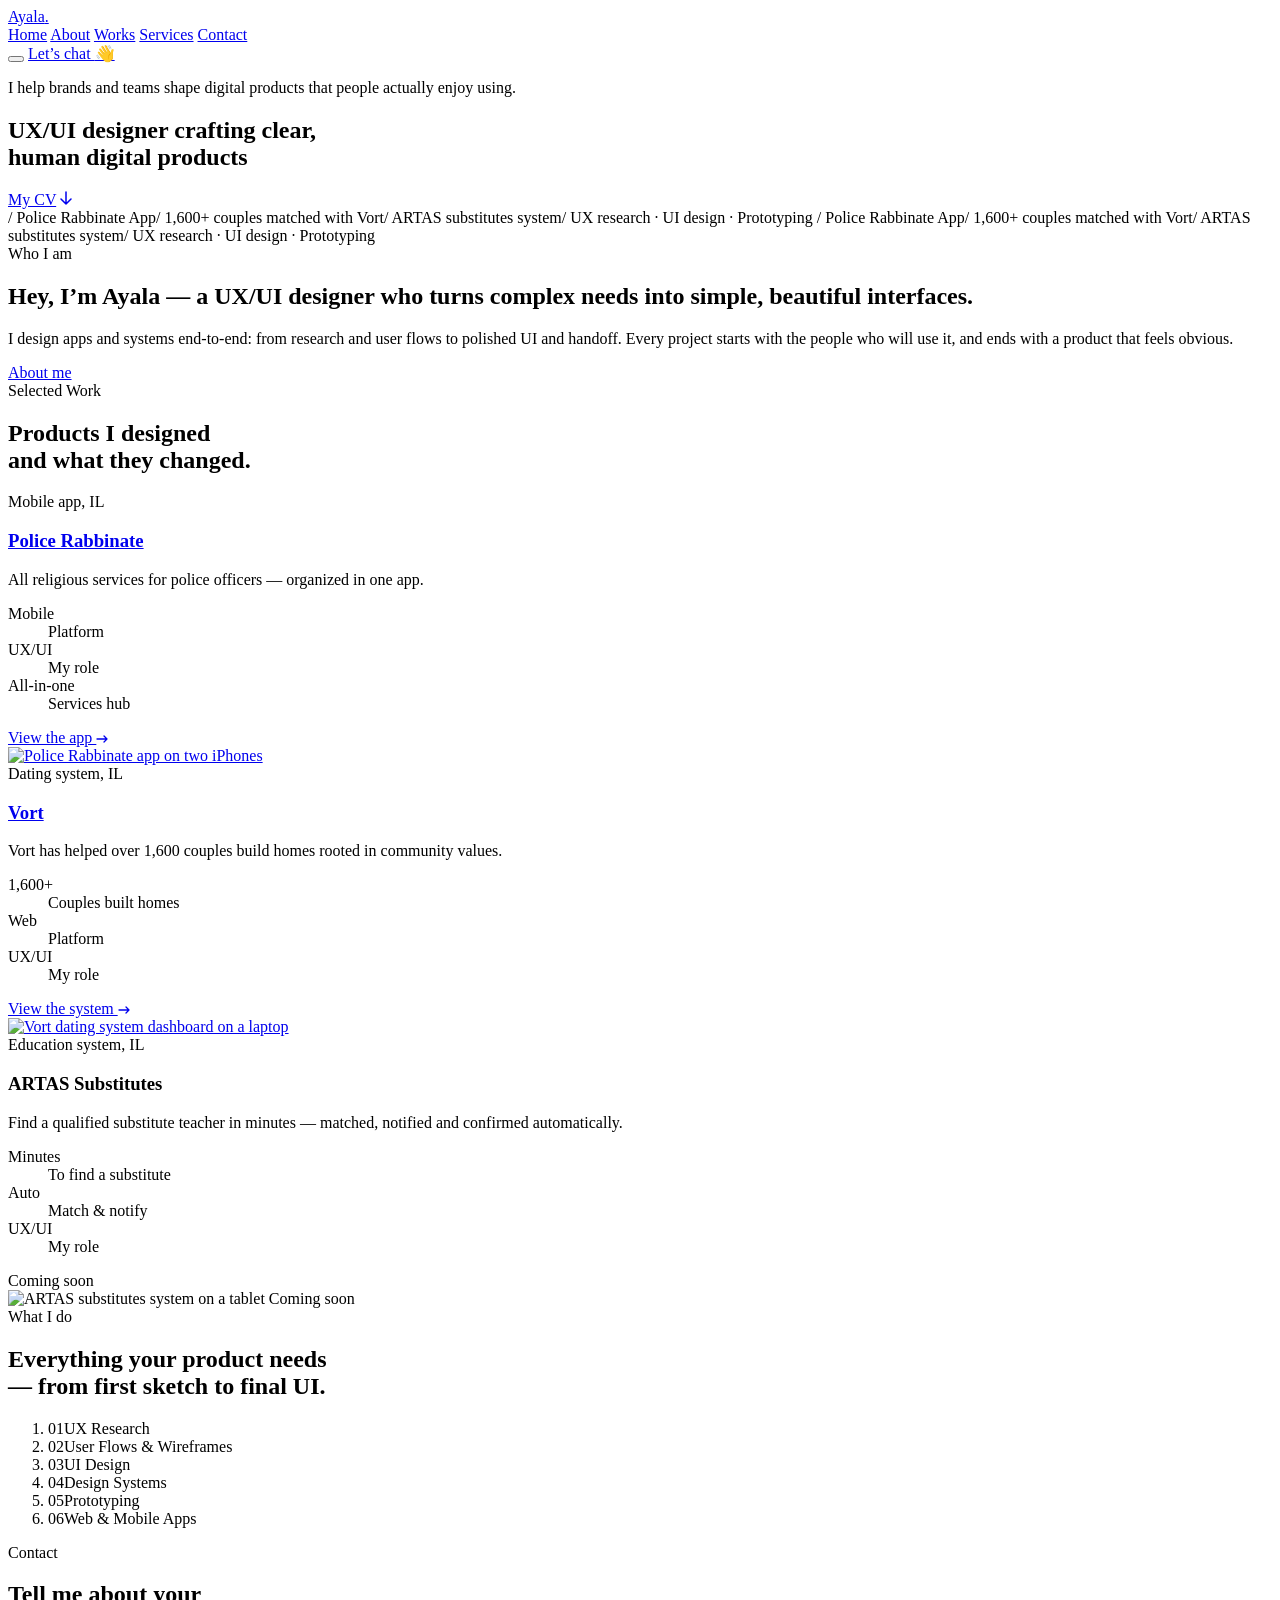
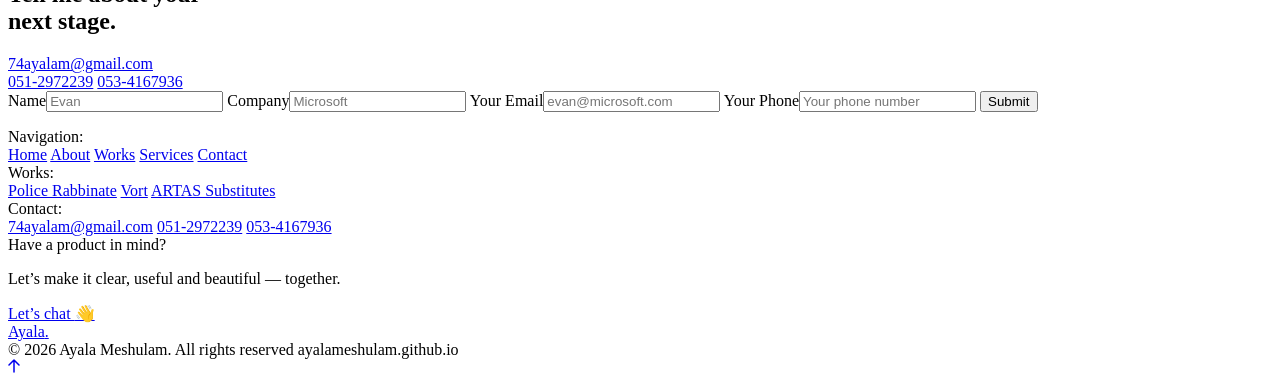
==== index.html @ 7618b814 "Combine portfolio and Police Rabbinate under ayalameshulam.github.io Co-Authored-By: Claude Opus 5.5" ====
<!doctype html>
<html lang="en" dir="ltr">
<head>
  <meta charset="utf-8">
  <meta name="viewport" content="width=device-width, initial-scale=1">
  <title>Ayala Meshulam – UX/UI Designer</title>
  <meta name="description" content="Ayala Meshulam – UX/UI designer crafting clear, human digital products. Selected work: Police Rabbinate App, Vort Dating System, ARTAS Substitutes.">
  <link rel="preconnect" href="https://fonts.googleapis.com">
  <link rel="preconnect" href="https://fonts.gstatic.com" crossorigin>
  <link href="https://fonts.googleapis.com/css2?family=Lexend:wght@300;400&display=swap" rel="stylesheet">
  <link rel="stylesheet" href="styles.css">
</head>
<body>

  <!-- ================= HEADER ================= -->
  <header class="site-header" id="header">
    <div class="container header-row">
      <a class="logo" href="#top" aria-label="Ayala – home">Ayala<span>.</span></a>

      <nav class="nav" aria-label="Main">
        <a href="#top">Home</a>
        <a href="#about">About</a>
        <a href="#works">Works</a>
        <a href="#services">Services</a>
        <a href="#contact">Contact</a>
      </nav>

      <div class="header-actions">
        <button class="menu-btn" type="button" aria-label="Open menu" aria-expanded="false" aria-controls="menu-overlay">
          <span></span><span></span>
        </button>
        <a class="pill pill--light" href="https://wa.me/972534167936" target="_blank" rel="noopener">Let’s chat <span class="wave" aria-hidden="true">👋</span></a>
      </div>
    </div>
  </header>

  <!-- Full-screen menu -->
  <div class="menu-overlay" id="menu-overlay" hidden>
    <nav class="container menu-overlay__inner" aria-label="Menu">
      <a href="#top"><small>01</small>Home</a>
      <a href="#about"><small>02</small>About</a>
      <a href="#works"><small>03</small>Works</a>
      <a href="#services"><small>04</small>Services</a>
      <a href="#contact"><small>05</small>Contact</a>
    </nav>
  </div>

  <main id="top">

    <!-- ================= HERO ================= -->
    <section class="hero">
      <div class="container hero__inner">
        <p class="eyebrow reveal">I help brands and teams shape digital products <span>that people actually enjoy using.</span></p>
        <h1 class="reveal">UX/UI designer crafting clear,<br>human digital products</h1>
        <a class="pill pill--dark reveal" href="cv/index.html">My CV</a>
        <a class="scroll-down" href="#about" aria-label="Scroll down">
          <svg width="12" height="14" viewBox="0 0 12 14" fill="none" aria-hidden="true"><path d="M6 1v12m0 0L1 8m5 5 5-5" stroke="currentColor" stroke-width="1.5" stroke-linecap="round" stroke-linejoin="round"/></svg>
        </a>
      </div>

      <div class="ticker" aria-hidden="true">
        <div class="ticker__track">
          <span>/ Police Rabbinate App</span><span>/ 1,600+ couples matched with Vort</span><span>/ ARTAS substitutes system</span><span>/ UX research · UI design · Prototyping</span>
          <span>/ Police Rabbinate App</span><span>/ 1,600+ couples matched with Vort</span><span>/ ARTAS substitutes system</span><span>/ UX research · UI design · Prototyping</span>
        </div>
      </div>
    </section>

    <!-- ================= ABOUT ================= -->
    <section class="section about" id="about">
      <div class="container about__grid">
        <div class="label reveal"><i class="dot"></i>Who I am</div>
        <div>
          <h2 class="lead reveal">Hey, I’m Ayala — a UX/UI designer who turns complex needs into <span class="muted">simple, beautiful interfaces.</span></h2>
          <p class="about__text reveal">I design apps and systems end-to-end: from research and user flows to polished UI and handoff. Every project starts with the people who will use it, and ends with a product that feels obvious.</p>
          <a class="pill pill--dark reveal" href="#contact">About me</a>
        </div>
      </div>
    </section>

    <!-- ================= WORKS ================= -->
    <section class="section works" id="works">
      <div class="container">
        <div class="works__card">
          <header class="section-head">
            <div class="label reveal"><i class="dot"></i>Selected Work</div>
            <h2 class="reveal">Products I designed<br>and what they changed.</h2>
          </header>

          <!-- Project 1 -->
          <article class="project reveal" id="police">
            <div class="project__info">
              <div>
                <div class="tag"><i class="dot"></i>Mobile app, IL</div>
                <h3><a href="police-rabbinate/" target="_blank" rel="noopener">Police Rabbinate</a></h3>
                <p>All religious services for police officers — organized in one app.</p>
              </div>
              <dl class="facts">
                <div><dt>Mobile</dt><dd>Platform</dd></div>
                <div><dt>UX/UI</dt><dd>My role</dd></div>
                <div><dt>All-in-one</dt><dd>Services hub</dd></div>
              </dl>
              <a class="explore" href="police-rabbinate/" target="_blank" rel="noopener">View the app <svg width="12" height="8" viewBox="0 0 12 8" aria-hidden="true"><path d="M1 4h10m0 0L8 1m3 3L8 7" fill="none" stroke="currentColor" stroke-width="1.3" stroke-linecap="round" stroke-linejoin="round"/></svg></a>
            </div>
            <a class="project__img" href="police-rabbinate/" target="_blank" rel="noopener">
              <img src="assets/mockup-police.jpg?v=2" alt="Police Rabbinate app on two iPhones" width="1600" height="1195" loading="lazy">
            </a>
          </article>

          <!-- Project 2 -->
          <article class="project reveal" id="vort">
            <div class="project__info">
              <div>
                <div class="tag"><i class="dot"></i>Dating system, IL</div>
                <h3><a href="vort/index.html">Vort</a></h3>
                <p>Vort has helped over 1,600 couples build homes rooted in community values.</p>
              </div>
              <dl class="facts">
                <div><dt>1,600+</dt><dd>Couples built homes</dd></div>
                <div><dt>Web</dt><dd>Platform</dd></div>
                <div><dt>UX/UI</dt><dd>My role</dd></div>
              </dl>
              <a class="explore" href="vort/index.html">View the system <svg width="12" height="8" viewBox="0 0 12 8" aria-hidden="true"><path d="M1 4h10m0 0L8 1m3 3L8 7" fill="none" stroke="currentColor" stroke-width="1.3" stroke-linecap="round" stroke-linejoin="round"/></svg></a>
            </div>
            <a class="project__img" href="vort/index.html">
              <img src="assets/mockup-vort.jpg?v=2" alt="Vort dating system dashboard on a laptop" width="1600" height="1195" loading="lazy">
            </a>
          </article>

          <!-- Project 3 -->
          <article class="project reveal" id="artas">
            <div class="project__info">
              <div>
                <div class="tag"><i class="dot"></i>Education system, IL</div>
                <!-- TODO: when ARTAS is ready, restore the links (title, "View the system", image) and remove the badge -->
                <h3>ARTAS Substitutes</h3>
                <p>Find a qualified substitute teacher in minutes — matched, notified and confirmed automatically.</p>
              </div>
              <dl class="facts">
                <div><dt>Minutes</dt><dd>To find a substitute</dd></div>
                <div><dt>Auto</dt><dd>Match &amp; notify</dd></div>
                <div><dt>UX/UI</dt><dd>My role</dd></div>
              </dl>
              <span class="explore explore--soon">Coming soon</span>
            </div>
            <div class="project__img project__img--soon">
              <img src="assets/mockup-artas.jpg?v=2" alt="ARTAS substitutes system on a tablet" width="1600" height="1195" loading="lazy">
              <span class="badge-soon" aria-hidden="true">Coming soon</span>
            </div>
          </article>

        </div>
      </div>
    </section>

    <!-- ================= SERVICES ================= -->
    <section class="section services" id="services">
      <div class="container services__grid">
        <header class="section-head">
          <div class="label reveal"><i class="dot"></i>What I do</div>
          <h2 class="reveal">Everything your product needs<br>— from first sketch to final UI.</h2>
        </header>
        <ol class="services__list">
          <li class="reveal"><span>01</span>UX Research</li>
          <li class="reveal"><span>02</span>User Flows &amp; Wireframes</li>
          <li class="reveal"><span>03</span>UI Design</li>
          <li class="reveal"><span>04</span>Design Systems</li>
          <li class="reveal"><span>05</span>Prototyping</li>
          <li class="reveal"><span>06</span>Web &amp; Mobile Apps</li>
        </ol>
      </div>
    </section>

    <!-- ================= CONTACT ================= -->
    <section class="section contact-sec" id="contact">
      <div class="container">
        <div class="contact">
          <div class="contact__info">
            <div class="label"><i class="dot"></i>Contact</div>
            <h2>Tell me about your<br>next stage.</h2>
            <a class="contact__line" href="mailto:74ayalam@gmail.com">74ayalam@gmail.com</a>
            <div class="contact__phones">
              <a class="contact__line" href="tel:+972512972239">051-2972239</a>
              <a class="contact__line" href="tel:+972534167936">053-4167936</a>
            </div>
          </div>

          <form class="contact-form" novalidate>
            <label><span>Name</span><input name="name" type="text" placeholder="Evan" autocomplete="name" required></label>
            <label><span>Company</span><input name="company" type="text" placeholder="Microsoft" autocomplete="organization"></label>
            <label><span>Your Email</span><input name="email" type="email" placeholder="evan@microsoft.com" autocomplete="email" required></label>
            <label><span>Your Phone</span><input name="phone" type="tel" placeholder="Your phone number" autocomplete="tel"></label>
            <button class="btn-submit" type="submit">Submit</button>
            <p class="form-status" role="status" aria-live="polite"></p>
          </form>
        </div>
      </div>
    </section>
  </main>

  <!-- ================= FOOTER ================= -->
  <footer class="site-footer">
    <div class="container">
      <div class="footer__grid">
        <nav class="footer__col" aria-label="Footer">
          <div class="footer__title">Navigation:</div>
          <a href="#top">Home</a>
          <a href="#about">About</a>
          <a href="#works">Works</a>
          <a href="#services">Services</a>
          <a href="#contact">Contact</a>
        </nav>
        <div class="footer__col">
          <div class="footer__title">Works:</div>
          <a href="#police">Police Rabbinate</a>
          <a href="#vort">Vort</a>
          <a href="#artas">ARTAS Substitutes</a>
        </div>
        <div class="footer__col">
          <div class="footer__title">Contact:</div>
          <a href="mailto:74ayalam@gmail.com">74ayalam@gmail.com</a>
          <a href="tel:+972512972239">051-2972239</a>
          <a href="tel:+972534167936">053-4167936</a>
        </div>
        <div class="footer__cta">
          <div class="footer__title">Have a product in mind?</div>
          <p>Let’s make it clear, useful and beautiful — together.</p>
          <a class="pill pill--dark" href="https://wa.me/972534167936" target="_blank" rel="noopener">Let’s chat <span aria-hidden="true">👋</span></a>
        </div>
      </div>

      <div class="footer__bottom">
        <a class="logo" href="#top">Ayala<span>.</span></a>
        <div class="footer__legal">
          <span>© <span id="year">2026</span> Ayala Meshulam. All rights reserved</span>
          <span class="tag"><i class="dot"></i>ayalameshulam.github.io</span>
        </div>
        <a class="to-top" href="#top" aria-label="Back to top">
          <svg width="12" height="14" viewBox="0 0 12 14" fill="none" aria-hidden="true"><path d="M6 13V1m0 0L1 6m5-5 5 5" stroke="currentColor" stroke-width="1.5" stroke-linecap="round" stroke-linejoin="round"/></svg>
        </a>
      </div>
    </div>
  </footer>

  <script src="script.js"></script>
</body>
</html>
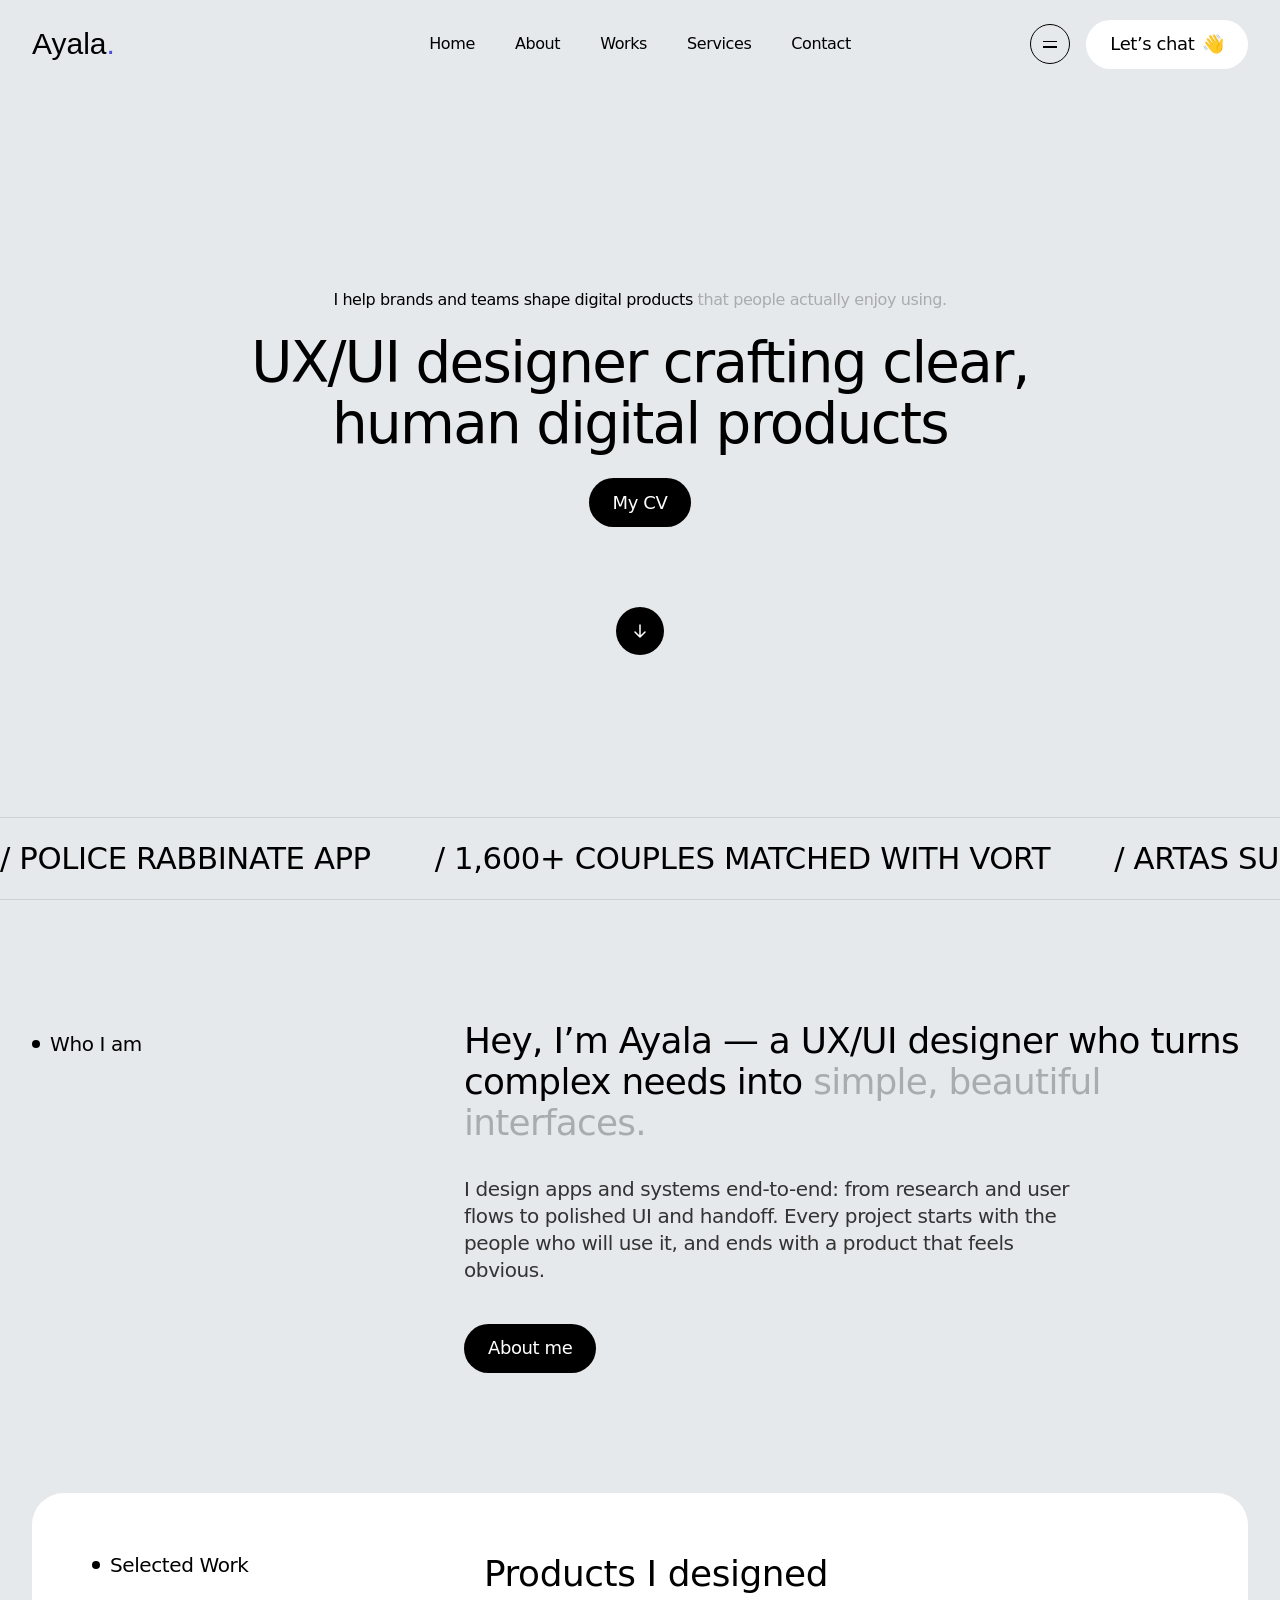
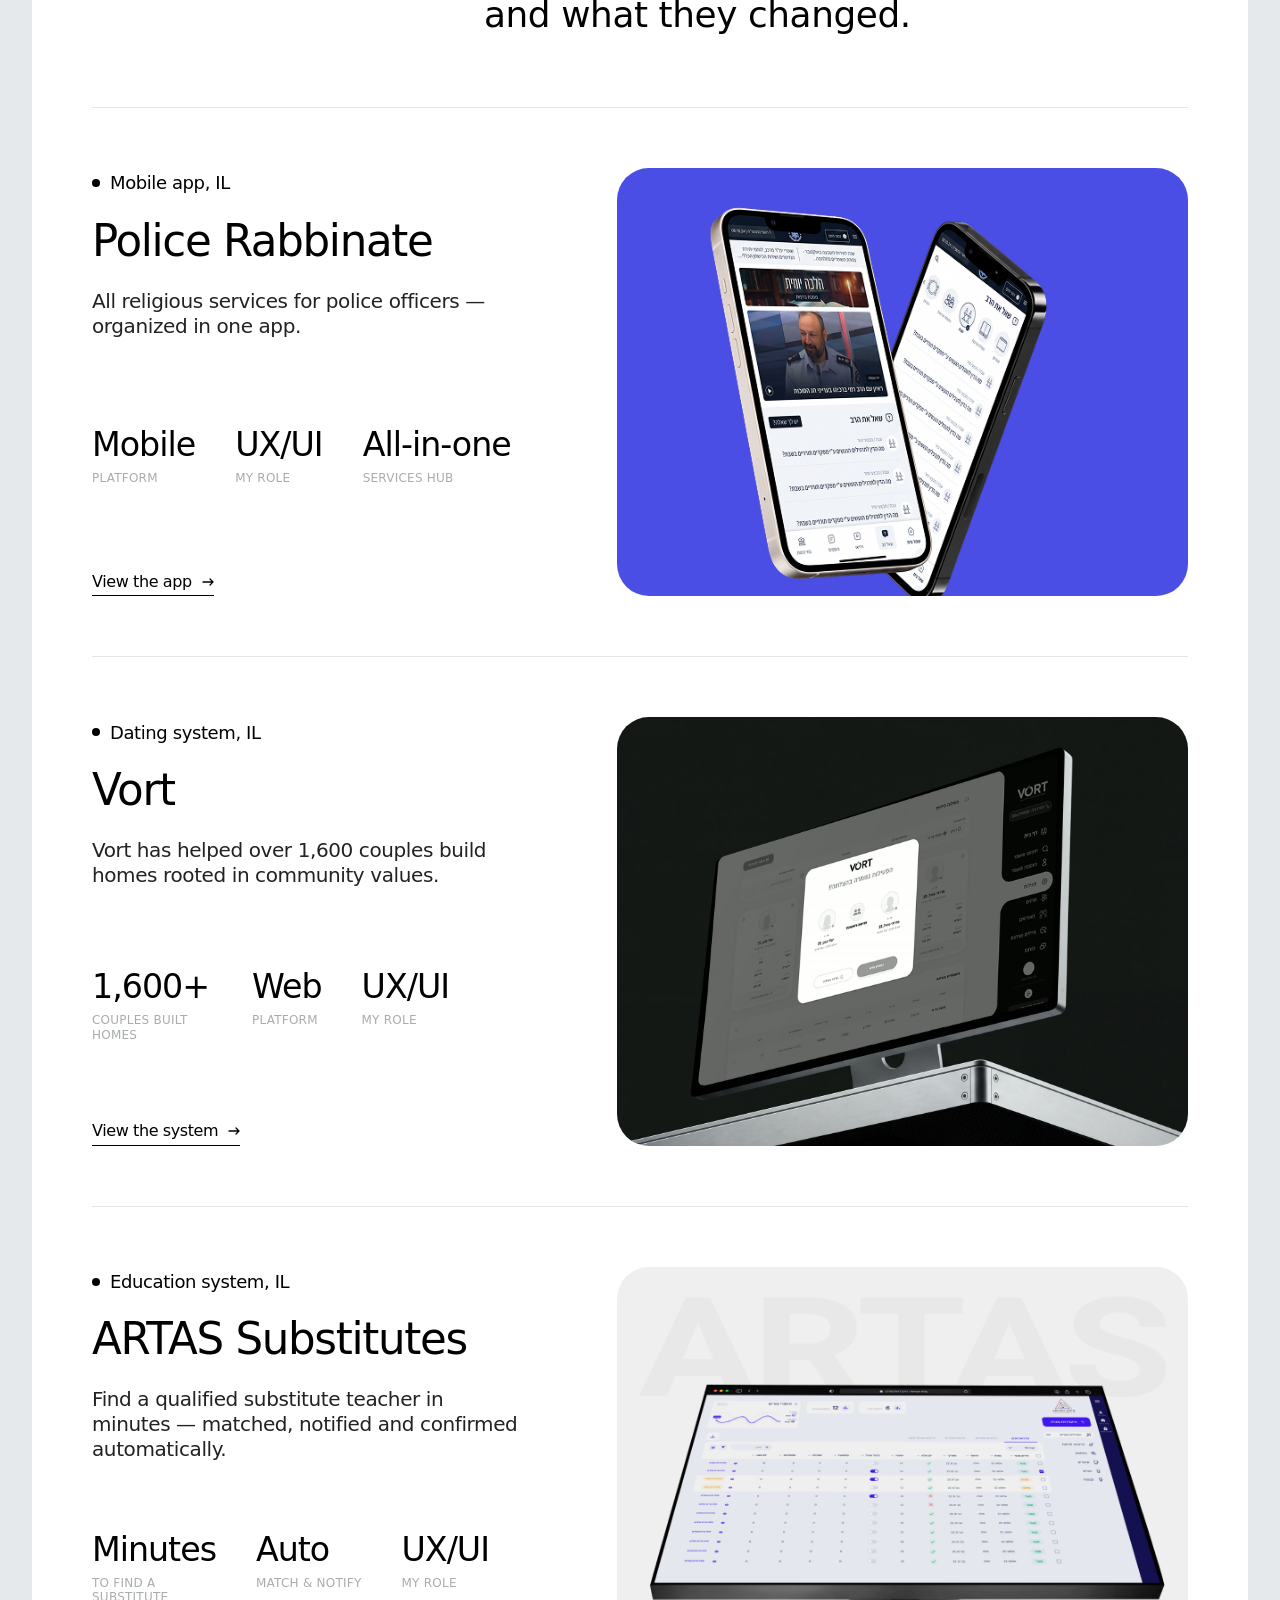
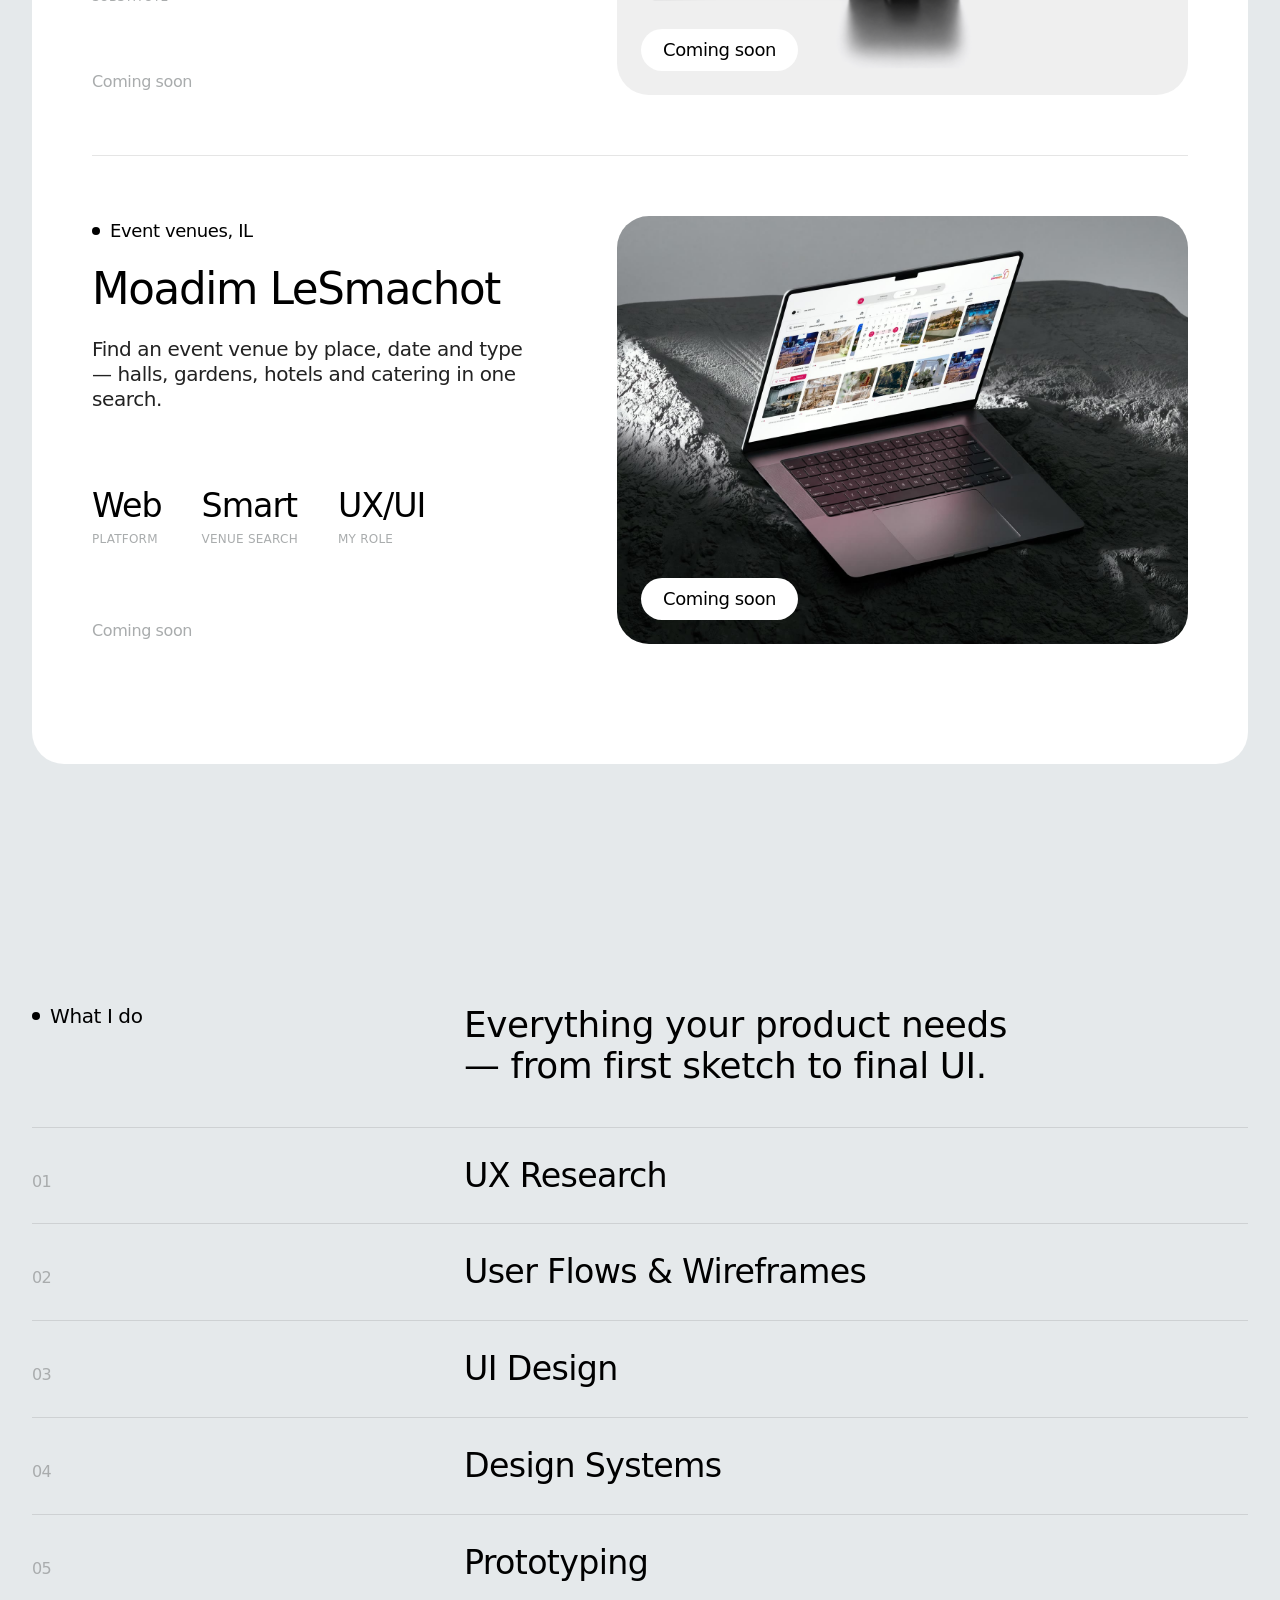
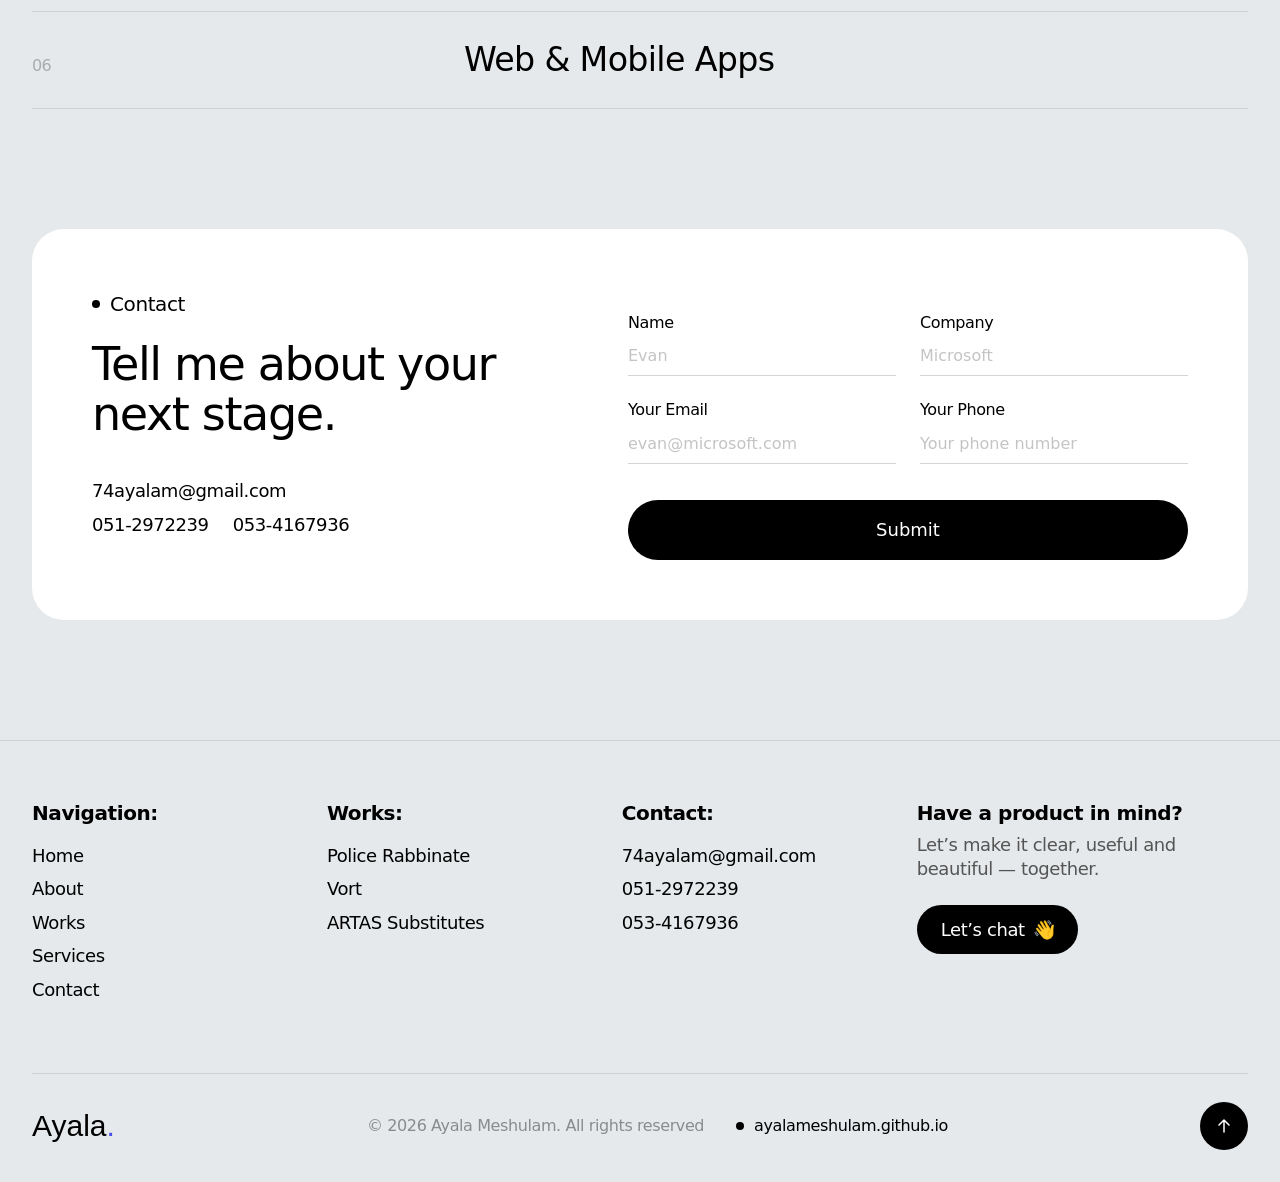
==== commit cbf5d526: "Add new project mockups and Moadim LeSmachot card Co-Authored-By: Claude Opus 5.5 <noreply@anthropic" ====
--- a/index.html
+++ b/index.html
@@ -8,7 +8,7 @@
   <link rel="preconnect" href="https://fonts.googleapis.com">
   <link rel="preconnect" href="https://fonts.gstatic.com" crossorigin>
   <link href="https://fonts.googleapis.com/css2?family=Lexend:wght@300;400&display=swap" rel="stylesheet">
-  <link rel="stylesheet" href="styles.css">
+  <link rel="stylesheet" href="styles.css?v=20261124">
 </head>
 <body>
 
@@ -103,7 +103,7 @@
               <a class="explore" href="police-rabbinate/" target="_blank" rel="noopener">View the app <svg width="12" height="8" viewBox="0 0 12 8" aria-hidden="true"><path d="M1 4h10m0 0L8 1m3 3L8 7" fill="none" stroke="currentColor" stroke-width="1.3" stroke-linecap="round" stroke-linejoin="round"/></svg></a>
             </div>
             <a class="project__img" href="police-rabbinate/" target="_blank" rel="noopener">
-              <img src="assets/mockup-police.jpg?v=2" alt="Police Rabbinate app on two iPhones" width="1600" height="1195" loading="lazy">
+              <img src="assets/mockup-police.png" alt="Police Rabbinate app on two iPhones, on a blue background" width="640" height="480" loading="lazy">
             </a>
           </article>
 
@@ -123,7 +123,7 @@
               <a class="explore" href="vort/index.html">View the system <svg width="12" height="8" viewBox="0 0 12 8" aria-hidden="true"><path d="M1 4h10m0 0L8 1m3 3L8 7" fill="none" stroke="currentColor" stroke-width="1.3" stroke-linecap="round" stroke-linejoin="round"/></svg></a>
             </div>
             <a class="project__img" href="vort/index.html">
-              <img src="assets/mockup-vort.jpg?v=2" alt="Vort dating system dashboard on a laptop" width="1600" height="1195" loading="lazy">
+              <img src="assets/mockup-vort.jpg?v=3" alt="Vort dating system on a desktop monitor" width="1600" height="1200" loading="lazy">
             </a>
           </article>
 
@@ -144,7 +144,29 @@
               <span class="explore explore--soon">Coming soon</span>
             </div>
             <div class="project__img project__img--soon">
-              <img src="assets/mockup-artas.jpg?v=2" alt="ARTAS substitutes system on a tablet" width="1600" height="1195" loading="lazy">
+              <img src="assets/mockup-artas.png" alt="ARTAS substitutes system on a desktop monitor" width="640" height="480" loading="lazy">
+              <span class="badge-soon" aria-hidden="true">Coming soon</span>
+            </div>
+          </article>
+
+          <!-- Project 4 -->
+          <article class="project reveal" id="moadim">
+            <div class="project__info">
+              <div>
+                <div class="tag"><i class="dot"></i>Event venues, IL</div>
+                <!-- TODO: when the case study is ready, add links (title, "View", image) and remove the badge -->
+                <h3>Moadim LeSmachot</h3>
+                <p>Find an event venue by place, date and type — halls, gardens, hotels and catering in one search.</p>
+              </div>
+              <dl class="facts">
+                <div><dt>Web</dt><dd>Platform</dd></div>
+                <div><dt>Smart</dt><dd>Venue search</dd></div>
+                <div><dt>UX/UI</dt><dd>My role</dd></div>
+              </dl>
+              <span class="explore explore--soon">Coming soon</span>
+            </div>
+            <div class="project__img project__img--soon">
+              <img src="assets/mockup-moadim.jpg" alt="Moadim LeSmachot event venue search on a laptop" width="1600" height="1194" loading="lazy">
               <span class="badge-soon" aria-hidden="true">Coming soon</span>
             </div>
           </article>
--- a/styles.css
+++ b/styles.css
@@ -0,0 +1,314 @@
+/* Ploni (local) – Ayala's brand font */
+@font-face { font-family: "Ploni"; src: url("fonts/ploni-regular-aaa.otf") format("opentype"); font-weight: 400; font-display: swap; }
+@font-face { font-family: "Ploni"; src: url("fonts/ploni-medium-aaa.otf") format("opentype"); font-weight: 500; font-display: swap; }
+@font-face { font-family: "Ploni"; src: url("fonts/ploni-demibold-aaa.otf") format("opentype"); font-weight: 600; font-display: swap; }
+
+:root {
+  --bg: #e5e9eb;
+  --surface: #ffffff;
+  --soft: #f2f7f9;
+  --ink: #000;
+  --muted: #a9acad;
+  --line: rgba(0, 0, 0, .1);
+  --accent: #4b4ee4;
+  --radius: 32px;
+  --font: "Ploni", "Heebo", system-ui, sans-serif;
+  --ease: cubic-bezier(.22, .61, .36, 1);
+}
+
+*, *::before, *::after { box-sizing: border-box; }
+html { scroll-behavior: smooth; scroll-padding-top: 96px; }
+body {
+  margin: 0;
+  background: var(--bg);
+  color: var(--ink);
+  font-family: var(--font);
+  font-size: 20px;
+  line-height: 1.2;
+  letter-spacing: -.02em;
+  -webkit-font-smoothing: antialiased;
+  overflow-x: hidden;
+}
+img { display: block; max-width: 100%; height: auto; }
+a { color: inherit; text-decoration: none; }
+h1, h2, h3, p, dl, dd, ol { margin: 0; padding: 0; }
+h1, h2, h3 { font-weight: 500; }
+
+.container { width: min(1305px, calc(100% - 64px)); margin-inline: auto; }
+.section { padding-block: 120px; }
+
+/* ---------- Small atoms ---------- */
+.dot { display: inline-block; width: 8px; height: 8px; border-radius: 50%; background: currentColor; flex-shrink: 0; }
+.label, .tag { display: inline-flex; align-items: center; gap: 10px; font-weight: 500; font-size: 20px; }
+.tag { font-size: 18px; }
+.muted { color: var(--muted); }
+
+.pill {
+  position: relative; isolation: isolate; overflow: hidden;
+  display: inline-flex; align-items: center; gap: 8px;
+  height: 49px; padding: 0 24px;
+  border-radius: 500px;
+  font-size: 18px; font-weight: 500; white-space: nowrap;
+  transition: color .35s var(--ease);
+}
+.pill::before {
+  content: ""; position: absolute; inset: 0; z-index: -1;
+  border-radius: inherit;
+  transform: translateY(101%);
+  transition: transform .35s var(--ease);
+}
+.pill:hover::before { transform: translateY(0); }
+.pill--light { background: var(--bg); color: var(--ink); }
+.pill--light::before { background: var(--ink); }
+.pill--light:hover { color: #fff; }
+.pill--dark { background: var(--ink); color: #fff; }
+.pill--dark::before { background: var(--accent); }
+
+/* ---------- Header ---------- */
+.site-header {
+  position: sticky; top: 0; z-index: 50;
+  transition: background .3s, box-shadow .3s;
+}
+.site-header.is-scrolled {
+  background: rgba(229, 233, 235, .82);
+  backdrop-filter: blur(14px);
+  -webkit-backdrop-filter: blur(14px);
+  box-shadow: 0 1px 0 var(--line);
+}
+.header-row {
+  height: 88px;
+  display: grid; grid-template-columns: 1fr auto 1fr; align-items: center;
+}
+.logo {
+  font-family: "Lexend", sans-serif; font-weight: 300;
+  font-size: 30px; letter-spacing: 0;
+  justify-self: start;
+}
+.logo span { color: var(--accent); }
+.nav { display: flex; gap: 40px; font-size: 16px; }
+.nav a { position: relative; padding-block: 4px; }
+.nav a::after {
+  content: ""; position: absolute; left: 0; right: 0; bottom: 0; height: 1px;
+  background: currentColor; transform: scaleX(0); transform-origin: right;
+  transition: transform .35s var(--ease);
+}
+.nav a:hover::after, .nav a.is-active::after { transform: scaleX(1); transform-origin: left; }
+.header-actions { justify-self: end; display: flex; align-items: center; gap: 16px; }
+.site-header .pill--light { background: var(--surface); }
+.menu-btn {
+  width: 40px; height: 40px; border-radius: 50%;
+  border: 1px solid var(--ink); background: transparent; cursor: pointer;
+  display: grid; place-content: center; gap: 4px; padding: 0;
+}
+.menu-btn span { display: block; width: 14px; height: 1.5px; background: var(--ink); transition: transform .3s var(--ease); }
+.menu-btn[aria-expanded="true"] span:first-child { transform: translateY(2.75px) rotate(45deg); }
+.menu-btn[aria-expanded="true"] span:last-child { transform: translateY(-2.75px) rotate(-45deg); }
+.wave { display: inline-block; transform-origin: 70% 70%; }
+.pill:hover .wave { animation: wave 1s ease-in-out; }
+@keyframes wave { 0%,100% { transform: rotate(0); } 25% { transform: rotate(18deg); } 50% { transform: rotate(-8deg); } 75% { transform: rotate(14deg); } }
+
+.menu-overlay {
+  position: fixed; inset: 0; z-index: 40;
+  background: var(--bg);
+  padding-top: 120px;
+  animation: fadeIn .3s var(--ease);
+}
+.menu-overlay[hidden] { display: none; }
+.menu-overlay__inner { display: flex; flex-direction: column; }
+.menu-overlay a {
+  display: flex; align-items: baseline; gap: 20px;
+  padding: 18px 0; border-bottom: 1px solid var(--line);
+  font-size: clamp(36px, 6vw, 64px); font-weight: 500;
+  transition: padding-left .35s var(--ease), color .2s;
+}
+.menu-overlay a:hover { padding-left: 16px; color: var(--accent); }
+.menu-overlay small { font-size: 16px; color: var(--muted); font-weight: 400; }
+@keyframes fadeIn { from { opacity: 0; } }
+
+/* ---------- Hero ---------- */
+.hero { min-height: calc(100svh - 88px); display: flex; flex-direction: column; }
+.hero__inner {
+  flex: 1;
+  display: flex; flex-direction: column; align-items: center; justify-content: center;
+  text-align: center; gap: 24px;
+  padding-block: 80px 40px;
+}
+.eyebrow { font-size: 16px; color: var(--ink); }
+.eyebrow span { color: var(--muted); }
+.hero h1 { font-size: clamp(40px, 4.4vw, 64px); line-height: 1.08; letter-spacing: -.03em; max-width: 1000px; }
+.scroll-down, .to-top {
+  width: 48px; height: 48px; border-radius: 50%;
+  background: var(--ink); color: #fff;
+  display: grid; place-items: center;
+  transition: transform .3s var(--ease), background .3s;
+}
+.scroll-down { margin-top: 56px; animation: bob 2.4s ease-in-out infinite; }
+.scroll-down:hover, .to-top:hover { background: var(--accent); }
+@keyframes bob { 50% { transform: translateY(6px); } }
+
+.ticker { overflow: hidden; border-block: 1px solid var(--line); padding-block: 22px; }
+.ticker__track { display: flex; width: max-content; animation: ticker 40s linear infinite; }
+.ticker span {
+  padding-right: 64px;
+  font-size: clamp(22px, 2.4vw, 36px); font-weight: 500; text-transform: uppercase; white-space: nowrap;
+}
+@keyframes ticker { to { transform: translateX(-50%); } }
+
+/* ---------- About ---------- */
+.about__grid { display: grid; grid-template-columns: 1fr 2fr; gap: 40px; align-items: start; }
+.about__grid .label { padding-top: 12px; }
+.lead { font-size: clamp(30px, 2.8vw, 40px); line-height: 1.15; letter-spacing: -.02em; max-width: 860px; }
+.about__text { margin-top: 32px; max-width: 620px; line-height: 1.35; color: #333; }
+.about .pill { margin-top: 40px; }
+
+/* ---------- Section heads ---------- */
+.section-head { display: grid; grid-template-columns: 1fr 2fr; gap: 40px; align-items: start; margin-bottom: 72px; }
+.section-head h2 { font-size: clamp(30px, 2.8vw, 40px); line-height: 1.15; }
+
+/* ---------- Works ---------- */
+.works { padding-top: 0; }
+.works__card { background: var(--surface); border-radius: var(--radius); padding: 60px; }
+.project {
+  display: grid; grid-template-columns: minmax(0, 485px) minmax(0, 640px); justify-content: space-between; gap: 40px;
+  padding-block: 60px; border-top: 1px solid var(--line);
+}
+.project__info { display: flex; flex-direction: column; justify-content: space-between; gap: 40px; }
+.project h3 { margin-top: 24px; font-size: clamp(36px, 3.4vw, 48px); line-height: 1.08; letter-spacing: -.03em; }
+.project h3 a { background: linear-gradient(currentColor, currentColor) 0 100% / 0 2px no-repeat; transition: background-size .4s var(--ease); }
+.project h3 a:hover { background-size: 100% 2px; }
+.project p { margin-top: 24px; max-width: 433px; line-height: 1.25; color: #222; }
+.facts { display: grid; grid-template-columns: repeat(3, auto); justify-content: start; gap: 8px 40px; }
+.facts div { display: flex; flex-direction: column; gap: 6px; }
+.facts dt { font-size: clamp(28px, 2.6vw, 40px); font-weight: 500; letter-spacing: -.03em; }
+.facts dd { font-size: 12px; font-weight: 500; color: var(--muted); text-transform: uppercase; letter-spacing: .02em; max-width: 120px; }
+.explore {
+  align-self: start; display: inline-flex; align-items: center; gap: 10px;
+  font-size: 16px; font-weight: 500; padding-bottom: 4px;
+  border-bottom: 1px solid currentColor;
+  transition: gap .3s var(--ease), color .2s;
+}
+.explore:hover { gap: 16px; color: var(--accent); }
+.project__img {
+  display: block; aspect-ratio: 4 / 3; overflow: hidden;
+  border-radius: var(--radius); background: var(--soft);
+}
+.project__img img { width: 100%; height: 100%; object-fit: cover; transition: transform .8s var(--ease); }
+.project__img:hover img { transform: scale(1.04); }
+.project__img--soon { position: relative; }
+.project__img--soon:hover img { transform: none; }
+.badge-soon {
+  position: absolute; bottom: 24px; left: 24px;
+  padding: 12px 22px; border-radius: 500px;
+  background: #fff; color: #000;
+  font-size: 18px; font-weight: 500; line-height: 1;
+}
+.explore--soon { color: var(--muted); border-bottom: 0; }
+.explore--soon:hover { gap: 10px; color: var(--muted); }
+.works__more { display: flex; justify-content: center; padding-top: 24px; }
+
+/* ---------- Services ---------- */
+.services__grid .section-head { margin-bottom: 40px; }
+.services__list { list-style: none; border-top: 1px solid var(--line); }
+.services__list li {
+  display: grid; grid-template-columns: 1fr 2fr; gap: 40px; align-items: baseline;
+  padding-block: 28px; border-bottom: 1px solid var(--line);
+  font-size: clamp(26px, 2.6vw, 40px); font-weight: 500; letter-spacing: -.02em;
+  transition: padding-left .35s var(--ease), color .2s;
+}
+.services__list li span { font-size: 16px; color: var(--muted); font-weight: 400; }
+.services__list li:hover { color: var(--accent); }
+
+/* ---------- Contact ---------- */
+.contact-sec { padding-top: 0; }
+.contact {
+  background: var(--surface); border-radius: var(--radius);
+  padding: 60px; display: grid; grid-template-columns: 1fr minmax(0, 560px); gap: 60px;
+}
+.contact h2 { margin-top: 24px; font-size: clamp(36px, 3.6vw, 52px); line-height: 1.08; letter-spacing: -.03em; }
+.contact__line { font-size: 18px; transition: color .2s; }
+.contact__line:hover { color: var(--accent); }
+.contact__info > .contact__line { display: inline-block; margin-top: 40px; }
+.contact__phones { display: flex; flex-wrap: wrap; gap: 8px 24px; margin-top: 12px; }
+
+.contact-form { position: relative; display: grid; grid-template-columns: 1fr 1fr; gap: 0 24px; align-content: start; }
+.contact-form label { display: flex; flex-direction: column; padding-top: 24px; border-bottom: 1px solid #d4d4d4; transition: border-color .2s; }
+.contact-form label span { font-weight: 500; font-size: 16px; }
+.contact-form input {
+  width: 100%; border: 0; outline: 0; background: none;
+  padding: 14px 0 10px; font: 400 16px var(--font); color: var(--ink);
+}
+.contact-form input::placeholder { color: #c4c4c4; }
+.contact-form label:focus-within { border-bottom-color: var(--ink); }
+.contact-form label.invalid { border-bottom-color: #e5484d; }
+.btn-submit {
+  grid-column: 1 / -1; margin-top: 36px; height: 60px;
+  border: 0; border-radius: 500px; background: var(--ink); color: #fff;
+  font: 500 18px var(--font); cursor: pointer; transition: background .3s;
+}
+.btn-submit:hover { background: var(--accent); }
+.form-status { grid-column: 1 / -1; margin-top: 12px; font-size: 14px; }
+.form-status:empty { display: none; }
+
+/* ---------- Footer ---------- */
+.site-footer { padding-block: 60px 32px; border-top: 1px solid var(--line); }
+.footer__grid { display: grid; grid-template-columns: repeat(3, 1fr) 1.3fr; gap: 40px; padding-bottom: 72px; }
+.footer__col { display: flex; flex-direction: column; gap: 12px; font-size: 18px; }
+.footer__col a { width: fit-content; transition: color .2s; }
+.footer__col a:hover { color: var(--accent); }
+.footer__title { font-weight: 600; font-size: 20px; margin-bottom: 8px; }
+.footer__cta p { margin: 4px 0 24px; color: #555; font-size: 18px; line-height: 1.35; max-width: 320px; }
+.footer__bottom {
+  display: flex; align-items: center; justify-content: space-between; gap: 24px;
+  padding-top: 28px; border-top: 1px solid var(--line);
+}
+.footer__legal { display: flex; flex-wrap: wrap; align-items: center; gap: 8px 32px; font-size: 16px; color: rgba(0, 0, 0, .4); }
+.footer__legal .tag { font-size: 16px; color: var(--ink); }
+
+/* ---------- Reveal on scroll ---------- */
+.js .reveal { opacity: 0; transform: translateY(28px); transition: opacity .9s var(--ease), transform .9s var(--ease); }
+.js .reveal.is-in { opacity: 1; transform: none; }
+
+@media (prefers-reduced-motion: reduce) {
+  html { scroll-behavior: auto; }
+  *, *::before, *::after { animation: none !important; transition: none !important; }
+  .js .reveal { opacity: 1; transform: none; }
+}
+
+/* ---------- Tablet ---------- */
+@media (max-width: 1100px) {
+  .nav { gap: 24px; }
+  .works__card, .contact { padding: 40px; }
+  .project { grid-template-columns: 1fr 1.2fr; }
+  .footer__grid { grid-template-columns: repeat(3, 1fr); }
+  .footer__cta { grid-column: 1 / -1; }
+}
+
+/* ---------- Mobile ---------- */
+@media (max-width: 860px) {
+  .container { width: calc(100% - 32px); }
+  .section { padding-block: 80px; }
+  .header-row { height: 72px; grid-template-columns: auto 1fr; }
+  .nav { display: none; }
+  .header-actions .pill { display: none; }
+  .logo { font-size: 26px; }
+  .menu-overlay { padding-top: 96px; }
+
+  .about__grid, .section-head, .services__list li { grid-template-columns: 1fr; gap: 20px; }
+  .services__list li { gap: 6px; }
+  .section-head { margin-bottom: 40px; }
+
+  .works__card { padding: 28px 20px; border-radius: 24px; }
+  .project { grid-template-columns: 1fr; padding-block: 40px; gap: 28px; }
+  .project__img { order: -1; border-radius: 20px; }
+  .badge-soon { bottom: 12px; left: 12px; padding: 8px 14px; font-size: 14px; }
+  .facts { grid-template-columns: repeat(3, auto); justify-content: space-between; gap: 8px 12px; }
+  .facts dt { font-size: 22px; white-space: nowrap; }
+  .facts dd { font-size: 11px; }
+
+  .contact { grid-template-columns: 1fr; padding: 32px 20px; gap: 32px; border-radius: 24px; }
+  .contact-form { grid-template-columns: 1fr; }
+
+  .footer__grid { grid-template-columns: 1fr 1fr; gap: 40px 24px; padding-bottom: 48px; }
+  .footer__bottom { flex-wrap: wrap; }
+  .footer__legal { order: 3; width: 100%; }
+}
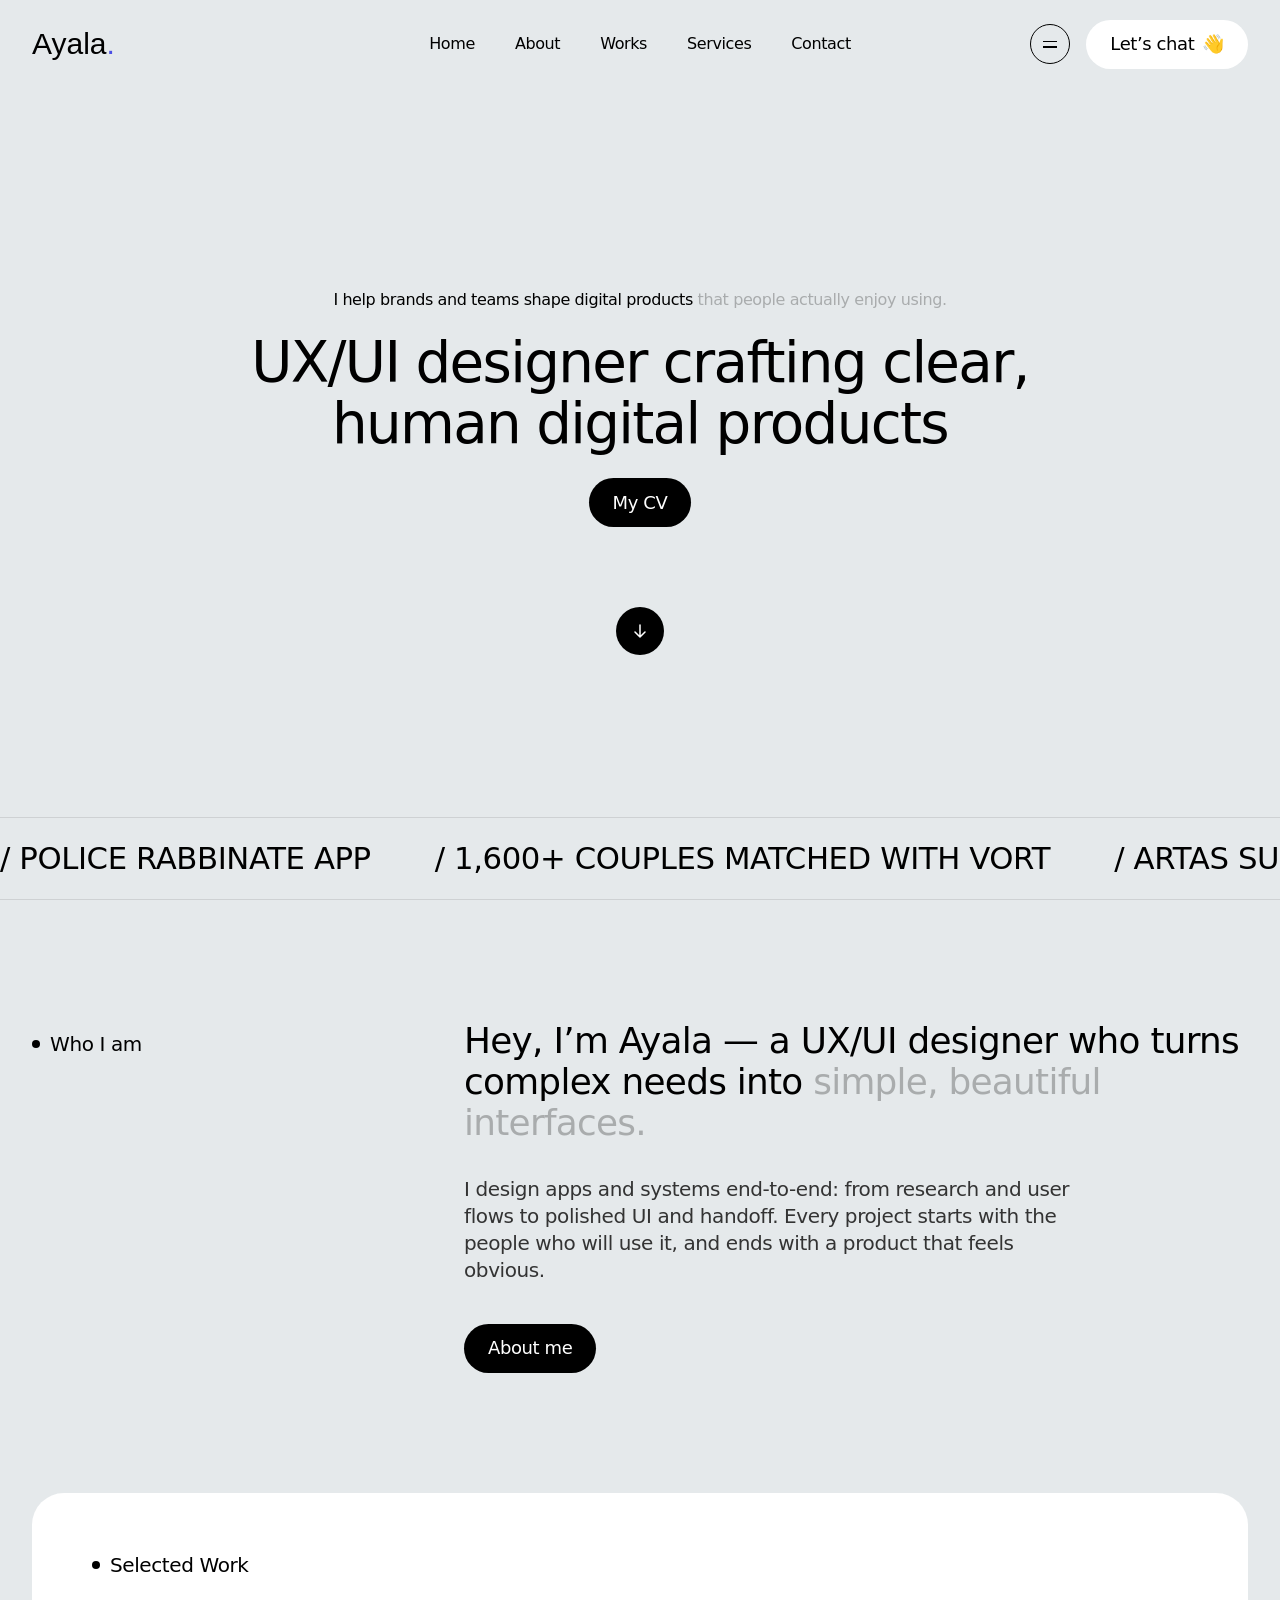
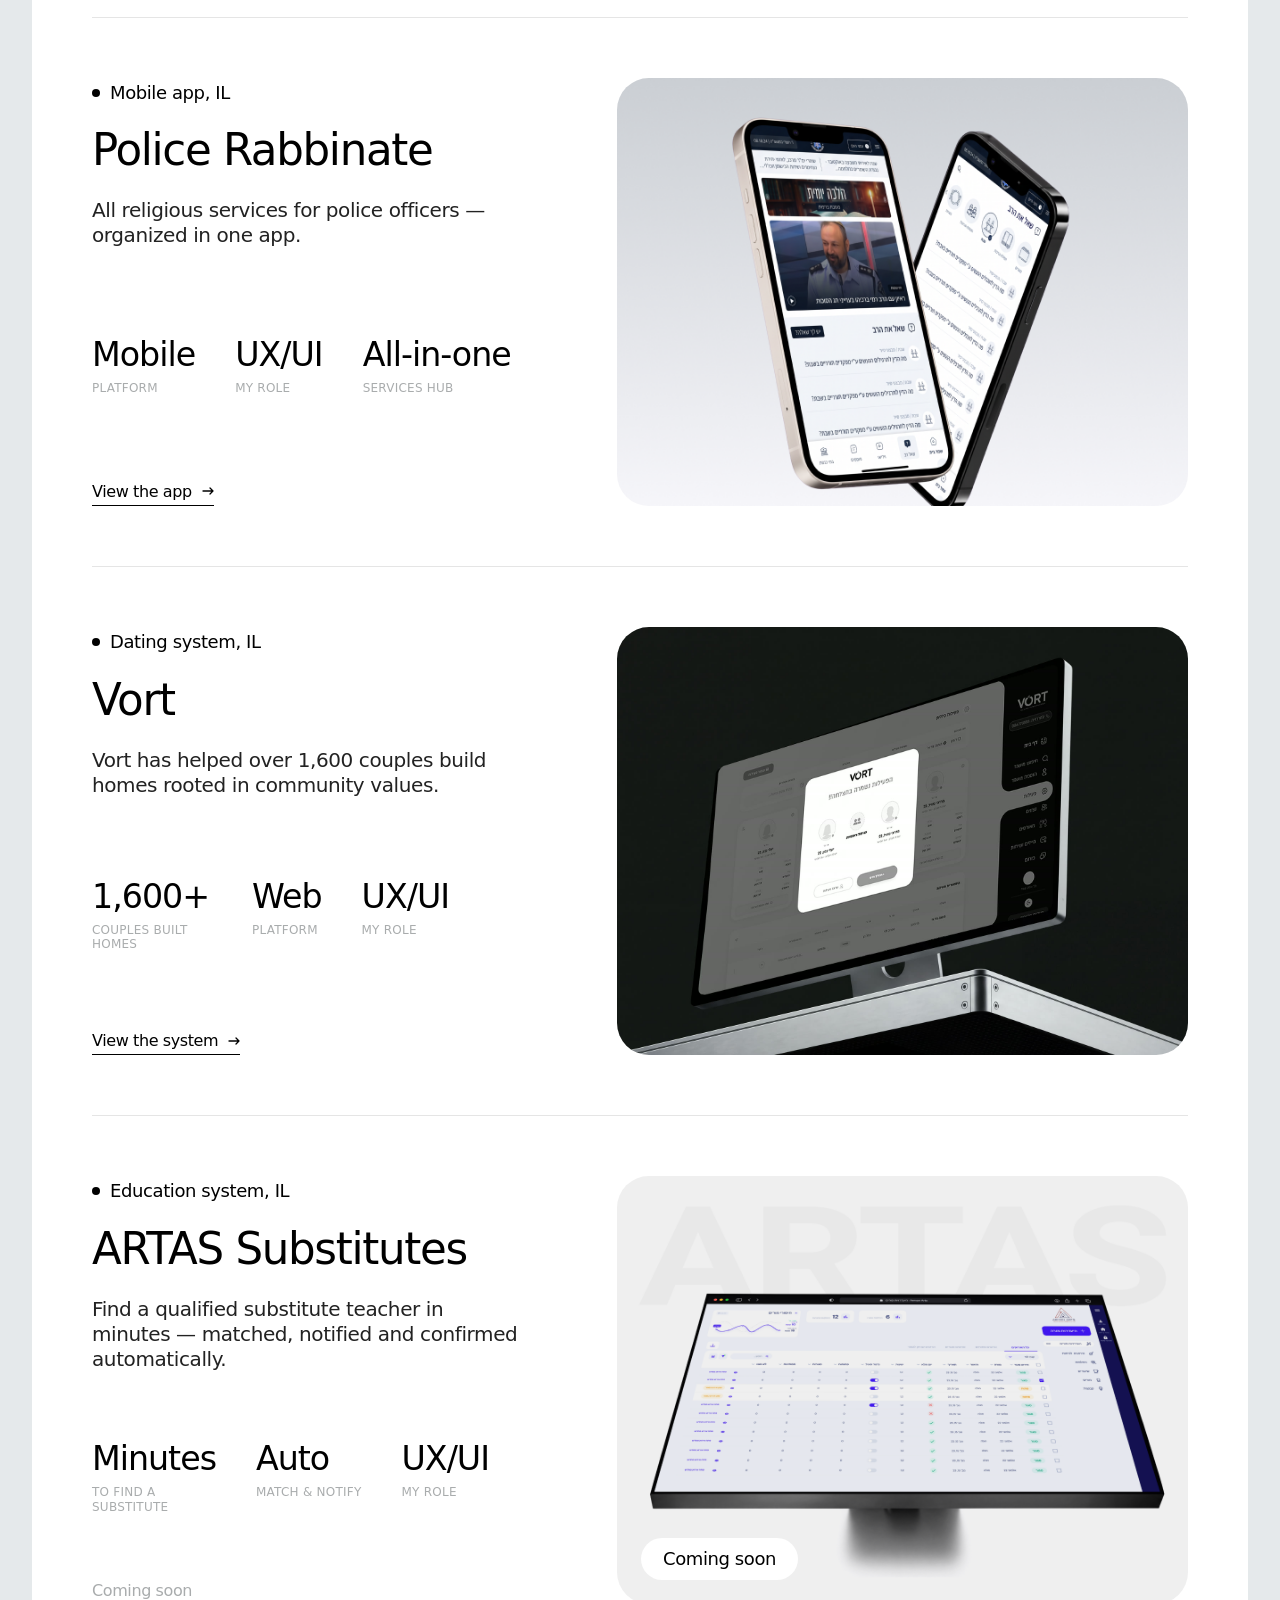
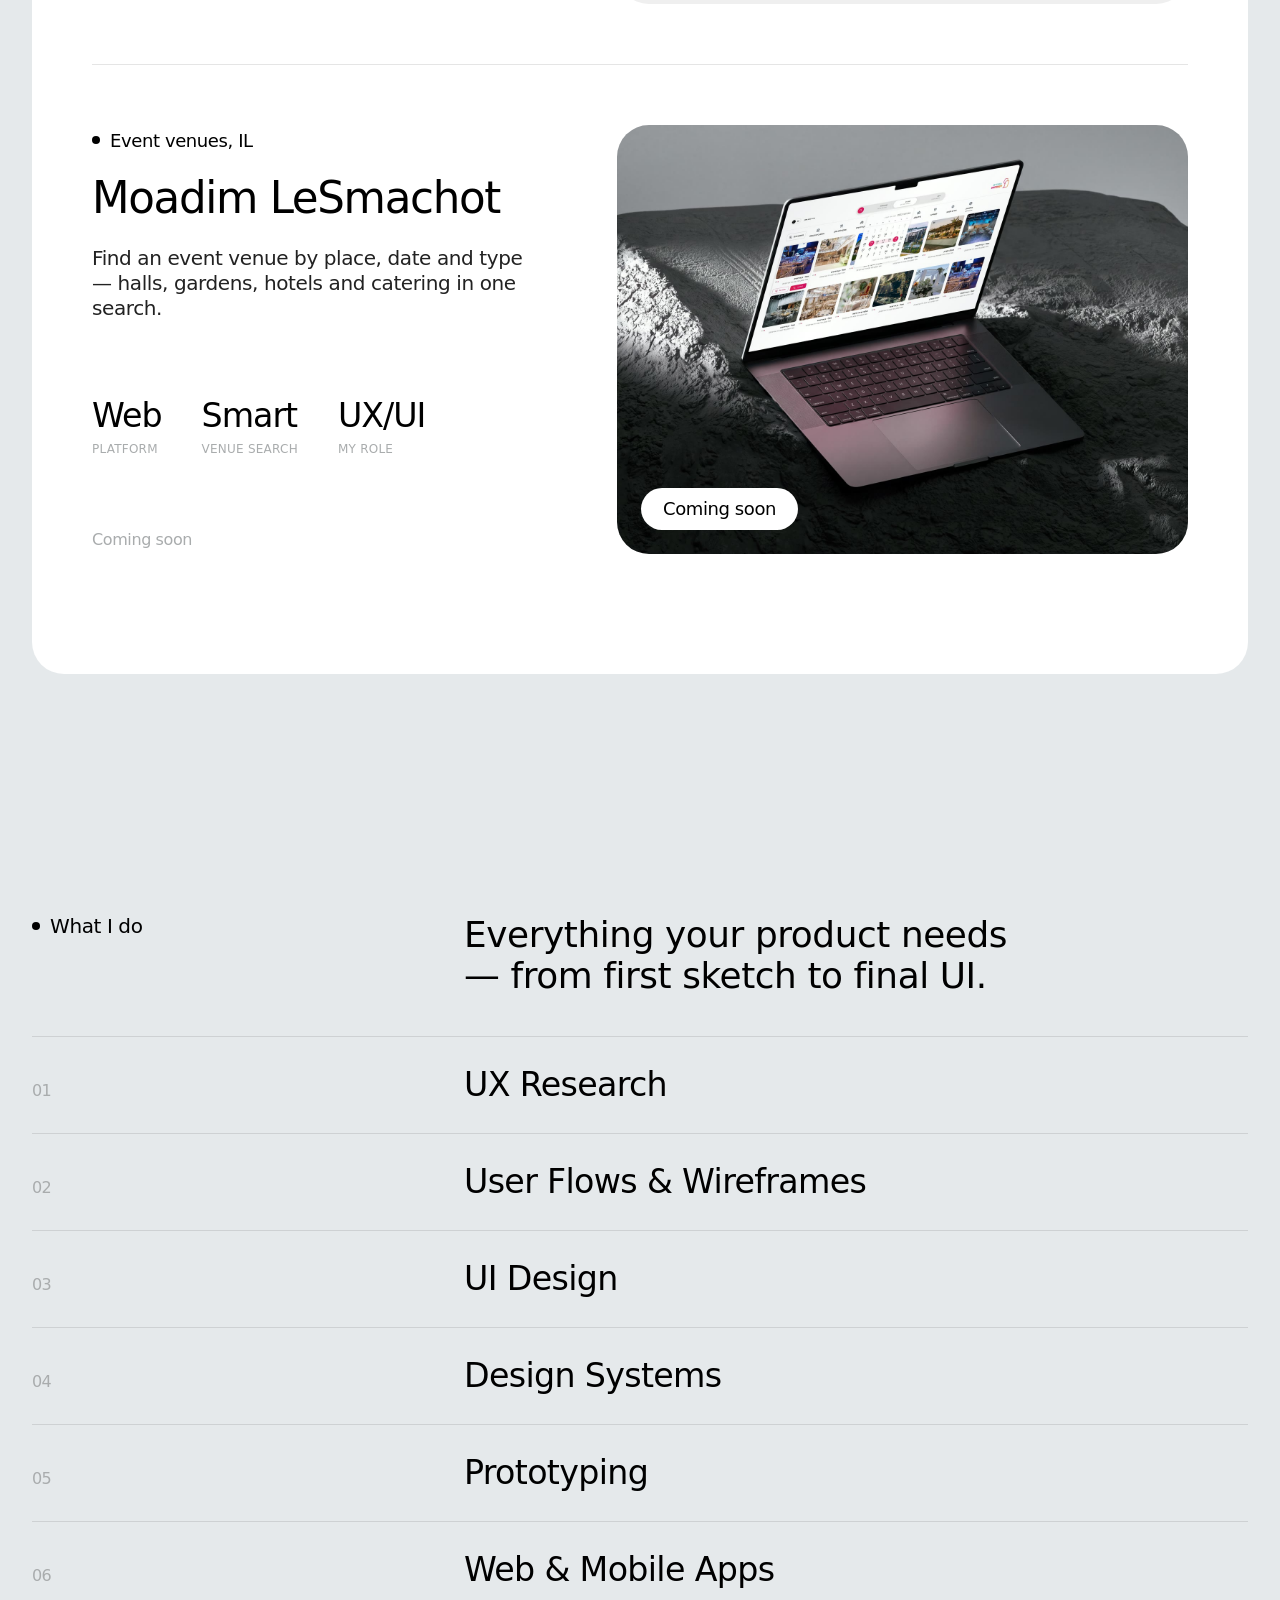
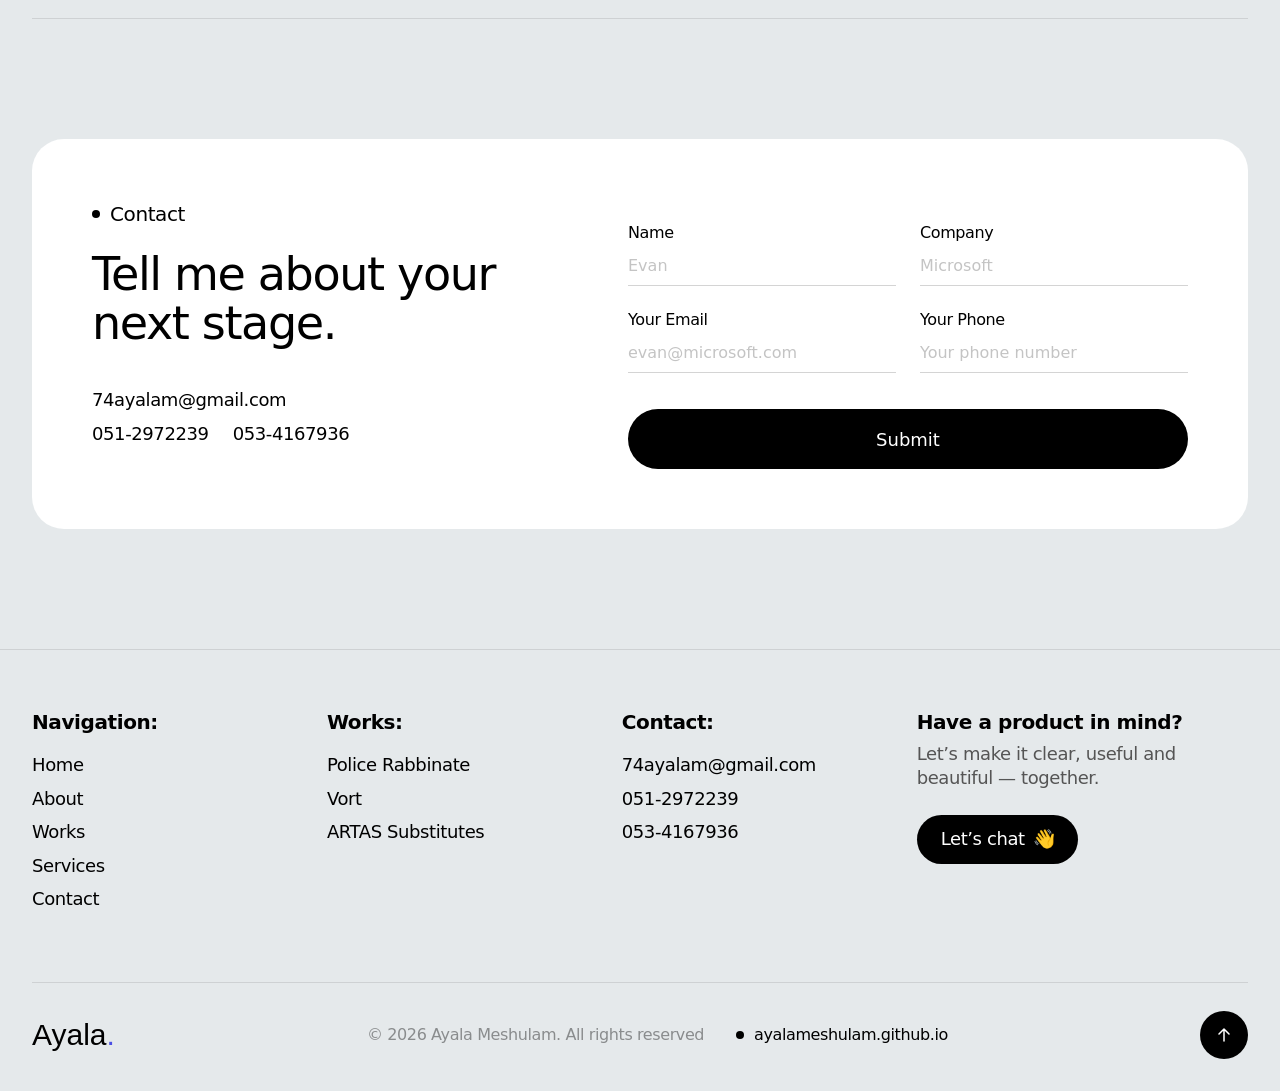
==== commit de8e7d6b: "Update CV address, Police Rabbinate mockup, CV button fill and works heading Co-Authored-By: Claude " ====
--- a/index.html
+++ b/index.html
@@ -8,7 +8,7 @@
   <link rel="preconnect" href="https://fonts.googleapis.com">
   <link rel="preconnect" href="https://fonts.gstatic.com" crossorigin>
   <link href="https://fonts.googleapis.com/css2?family=Lexend:wght@300;400&display=swap" rel="stylesheet">
-  <link rel="stylesheet" href="styles.css?v=20261124">
+  <link rel="stylesheet" href="styles.css?v=20261124b">
 </head>
 <body>
 
@@ -52,7 +52,7 @@
       <div class="container hero__inner">
         <p class="eyebrow reveal">I help brands and teams shape digital products <span>that people actually enjoy using.</span></p>
         <h1 class="reveal">UX/UI designer crafting clear,<br>human digital products</h1>
-        <a class="pill pill--dark reveal" href="cv/index.html">My CV</a>
+        <a class="pill pill--dark pill--fill-white reveal" href="cv/index.html">My CV</a>
         <a class="scroll-down" href="#about" aria-label="Scroll down">
           <svg width="12" height="14" viewBox="0 0 12 14" fill="none" aria-hidden="true"><path d="M6 1v12m0 0L1 8m5 5 5-5" stroke="currentColor" stroke-width="1.5" stroke-linecap="round" stroke-linejoin="round"/></svg>
         </a>
@@ -83,8 +83,7 @@
       <div class="container">
         <div class="works__card">
           <header class="section-head">
-            <div class="label reveal"><i class="dot"></i>Selected Work</div>
-            <h2 class="reveal">Products I designed<br>and what they changed.</h2>
+            <h2 class="label reveal"><i class="dot"></i>Selected Work</h2>
           </header>
 
           <!-- Project 1 -->
@@ -103,7 +102,7 @@
               <a class="explore" href="police-rabbinate/" target="_blank" rel="noopener">View the app <svg width="12" height="8" viewBox="0 0 12 8" aria-hidden="true"><path d="M1 4h10m0 0L8 1m3 3L8 7" fill="none" stroke="currentColor" stroke-width="1.3" stroke-linecap="round" stroke-linejoin="round"/></svg></a>
             </div>
             <a class="project__img" href="police-rabbinate/" target="_blank" rel="noopener">
-              <img src="assets/mockup-police.png" alt="Police Rabbinate app on two iPhones, on a blue background" width="640" height="480" loading="lazy">
+              <img src="assets/mockup-police.png?v=2" alt="Police Rabbinate app on two iPhones, on a blue background" width="640" height="480" loading="lazy">
             </a>
           </article>
 
--- a/styles.css
+++ b/styles.css
@@ -63,6 +63,8 @@
 .pill--light:hover { color: #fff; }
 .pill--dark { background: var(--ink); color: #fff; }
 .pill--dark::before { background: var(--accent); }
+.pill--fill-white::before { background: #fff; }
+.pill--fill-white:hover { color: var(--ink); }
 
 /* ---------- Header ---------- */
 .site-header {
@@ -164,6 +166,8 @@
 /* ---------- Section heads ---------- */
 .section-head { display: grid; grid-template-columns: 1fr 2fr; gap: 40px; align-items: start; margin-bottom: 72px; }
 .section-head h2 { font-size: clamp(30px, 2.8vw, 40px); line-height: 1.15; }
+.section-head h2.label { font-size: 20px; line-height: inherit; }
+.works .section-head { margin-bottom: 40px; }
 
 /* ---------- Works ---------- */
 .works { padding-top: 0; }
